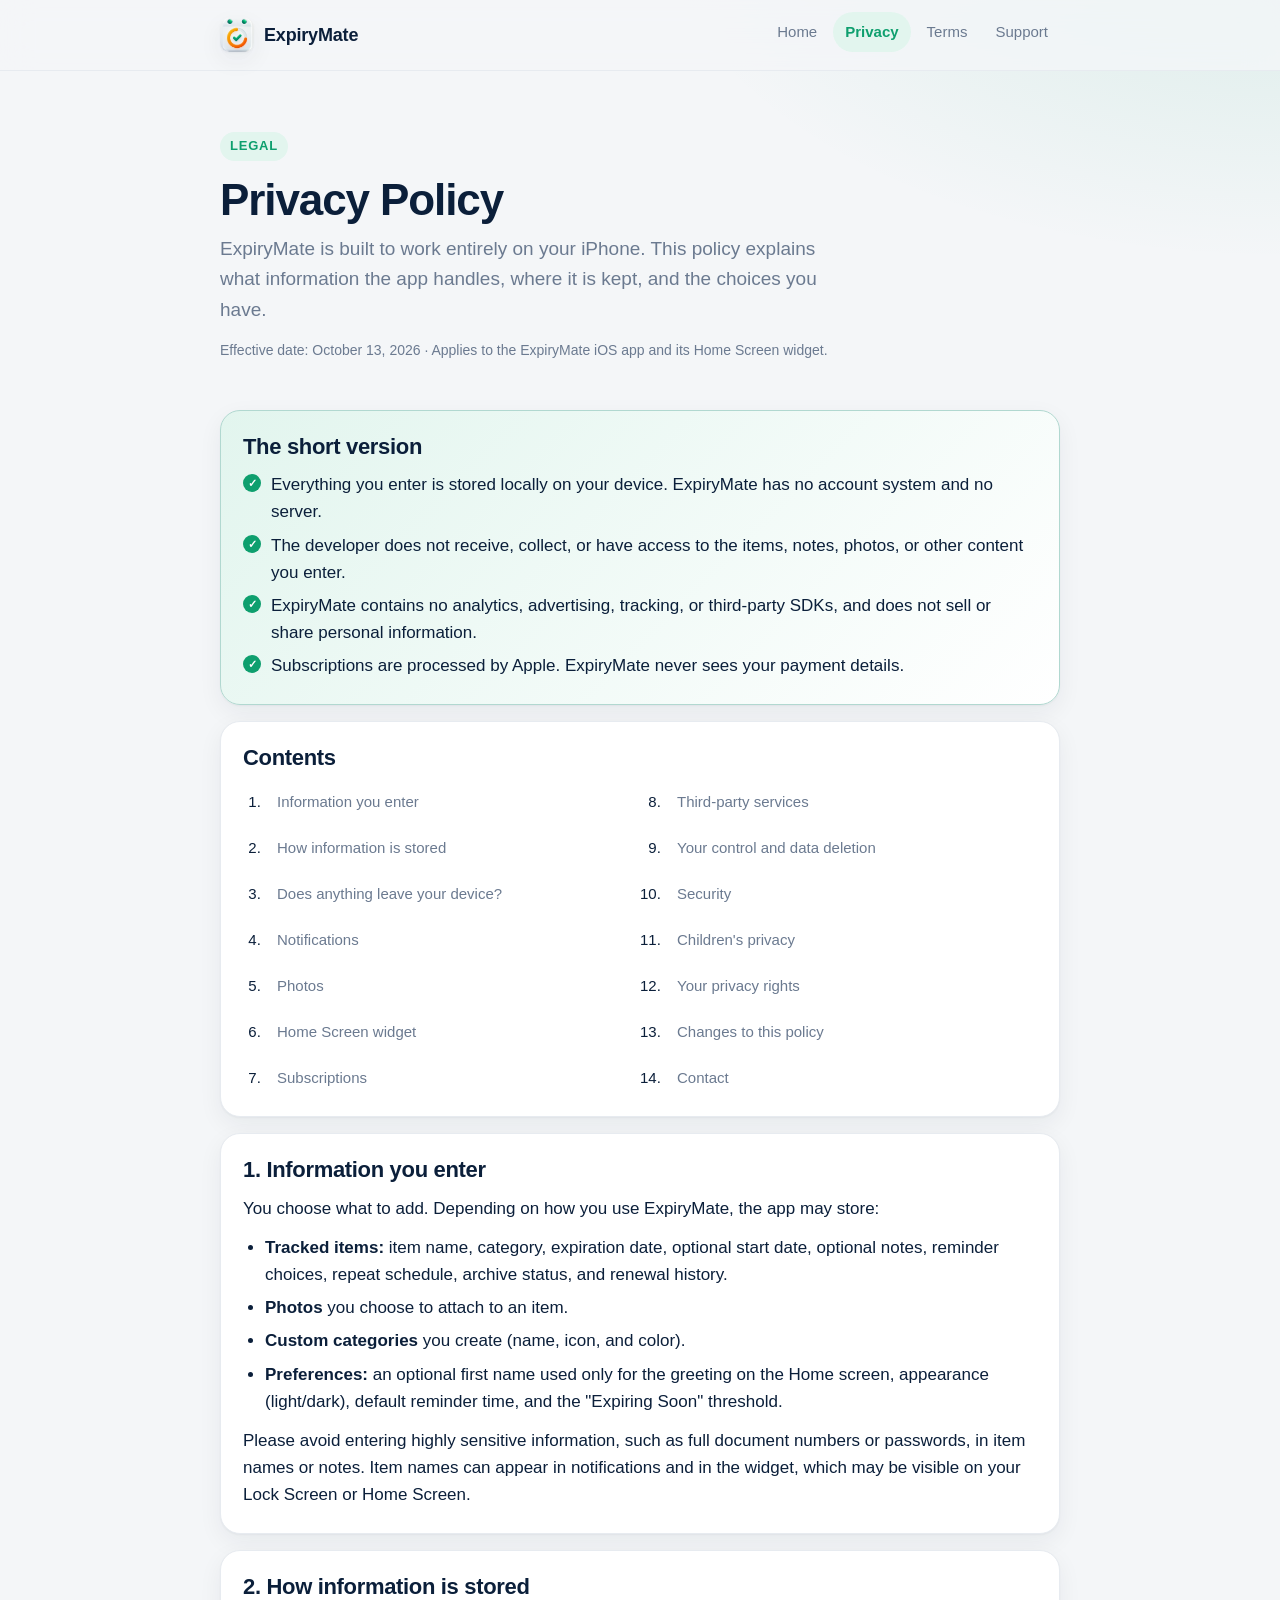
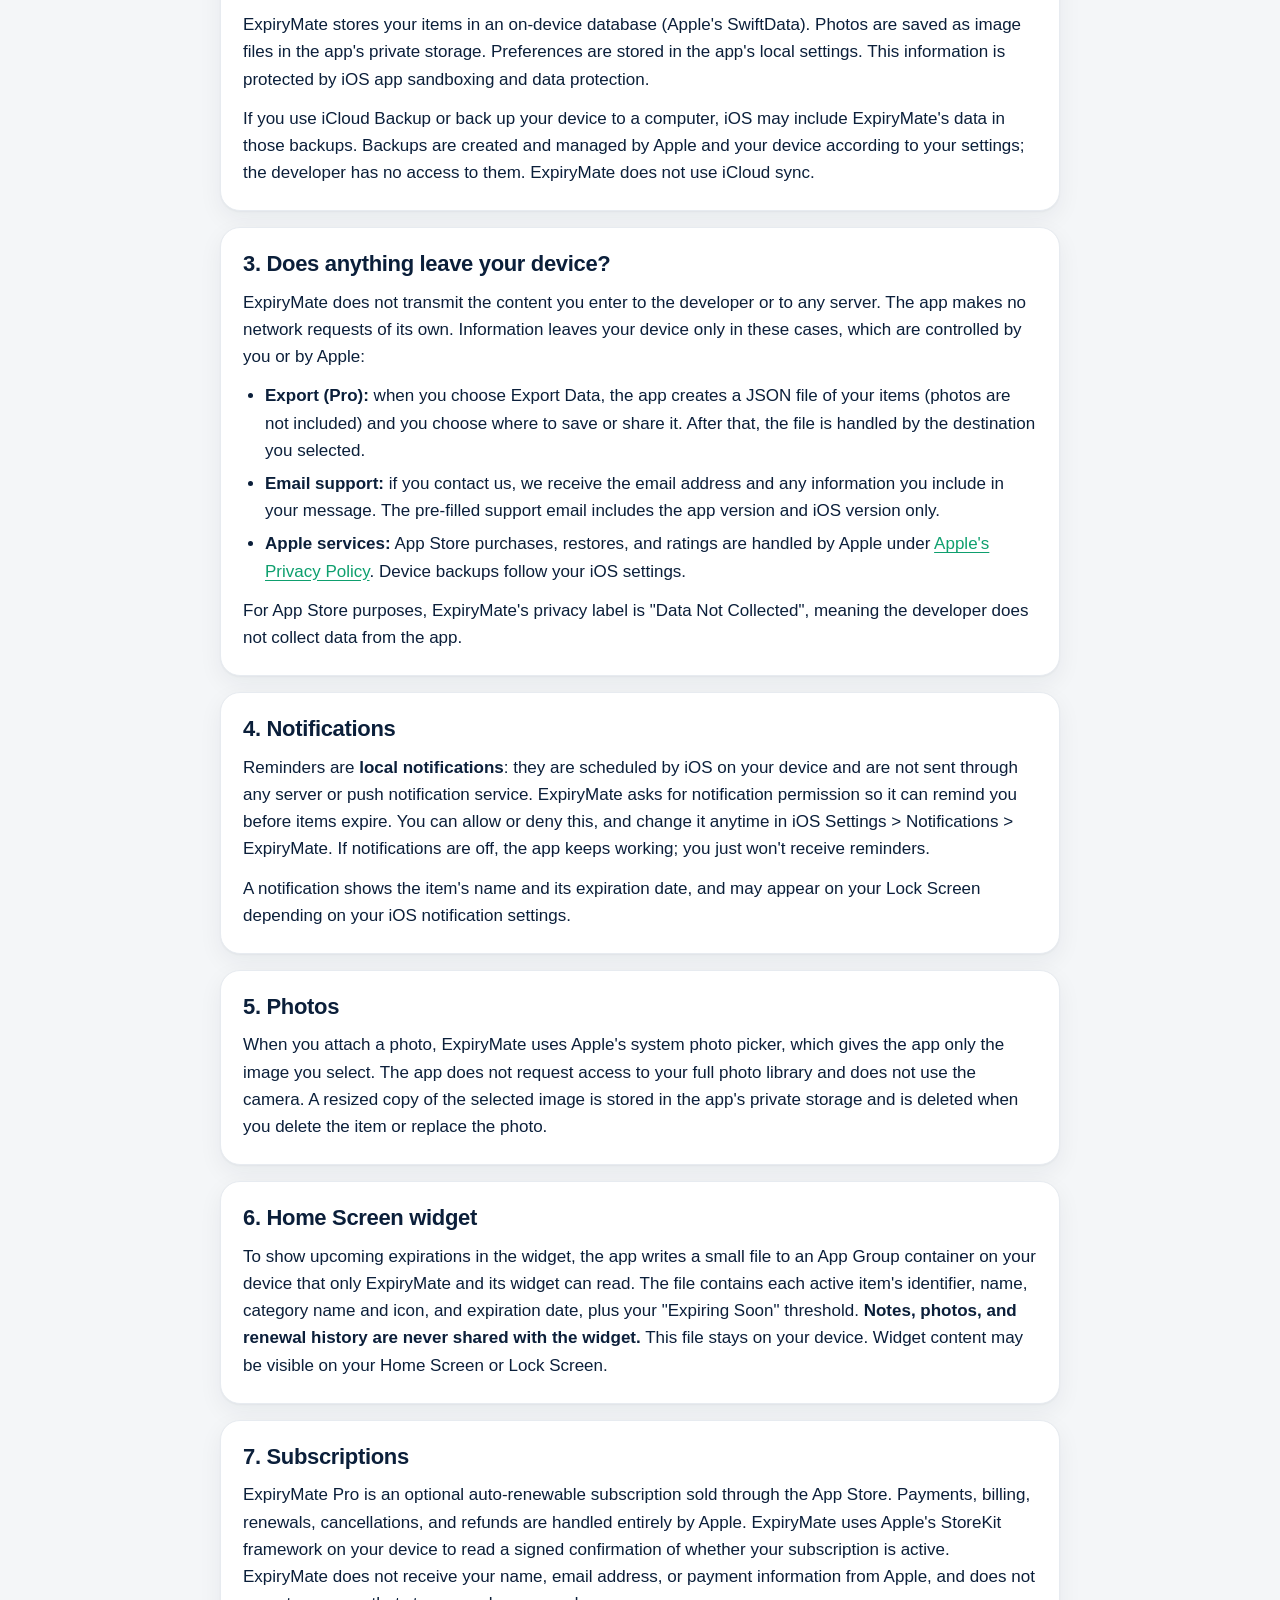
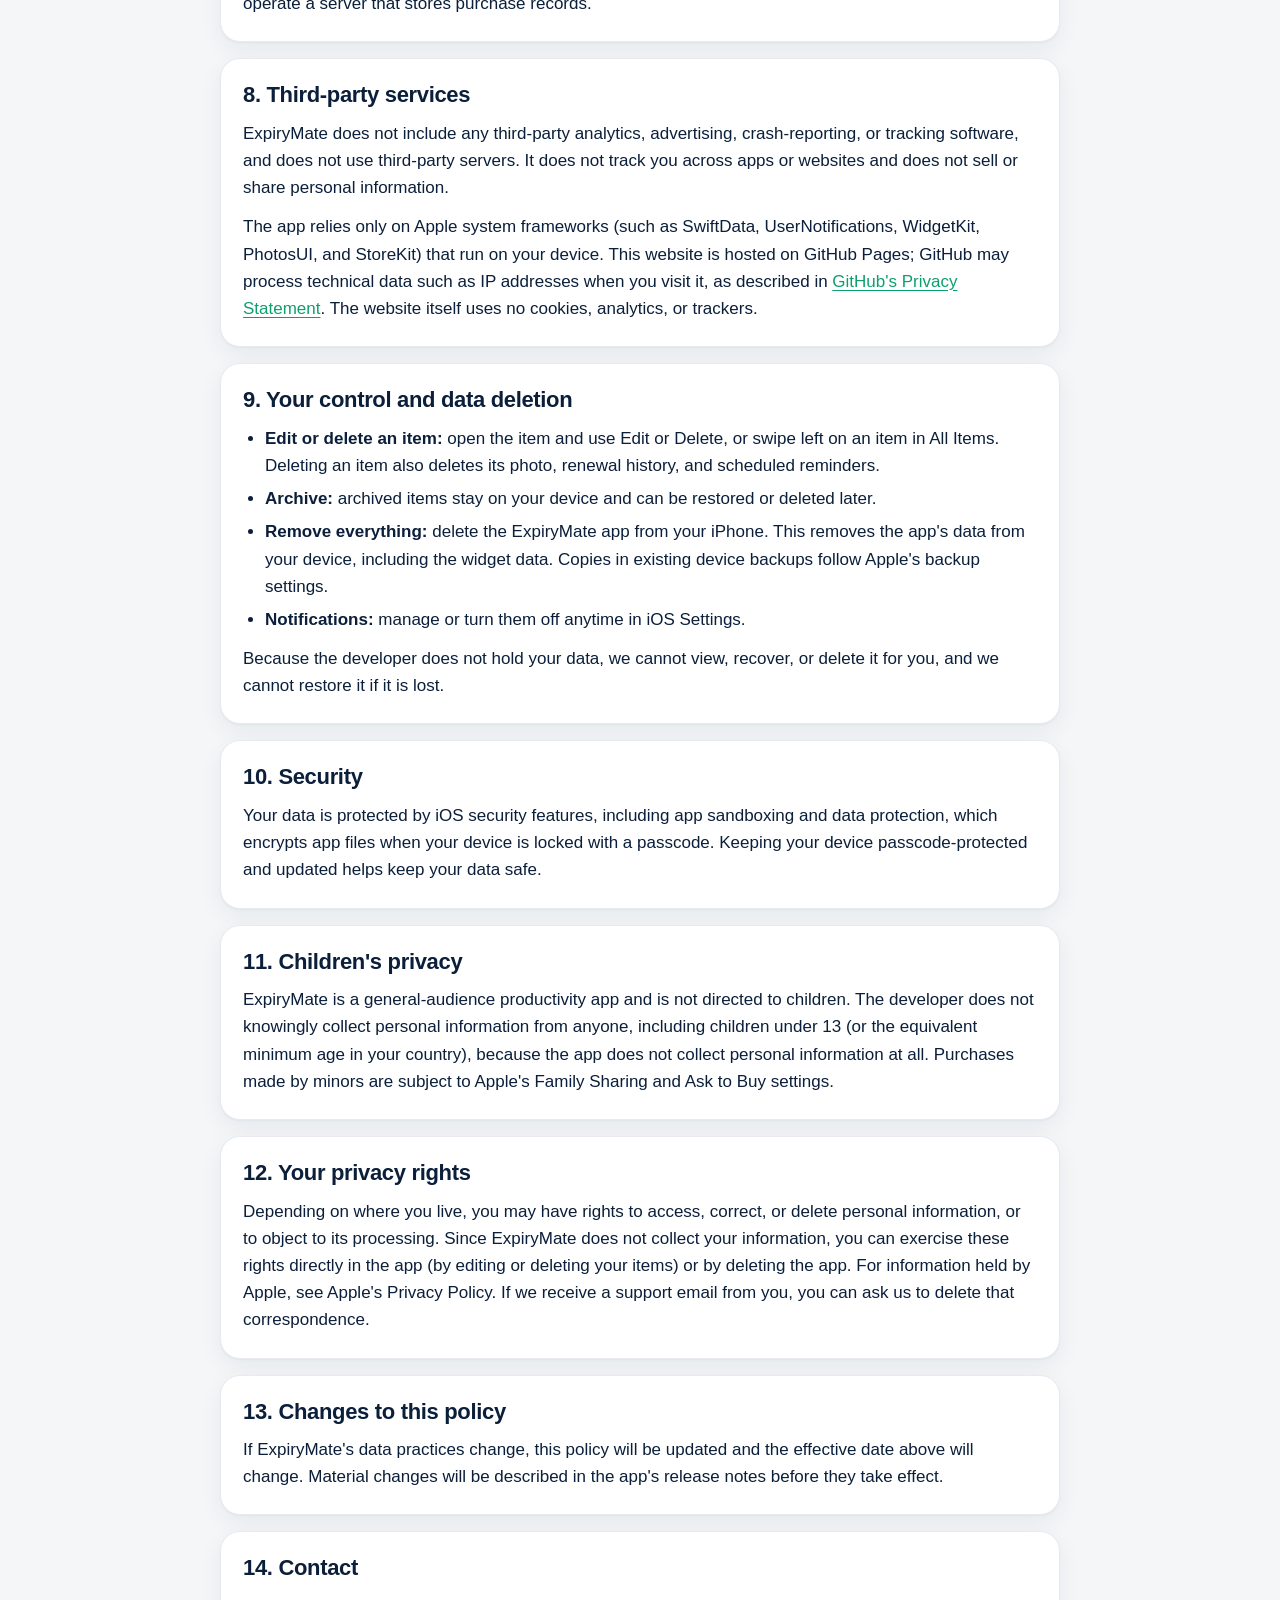
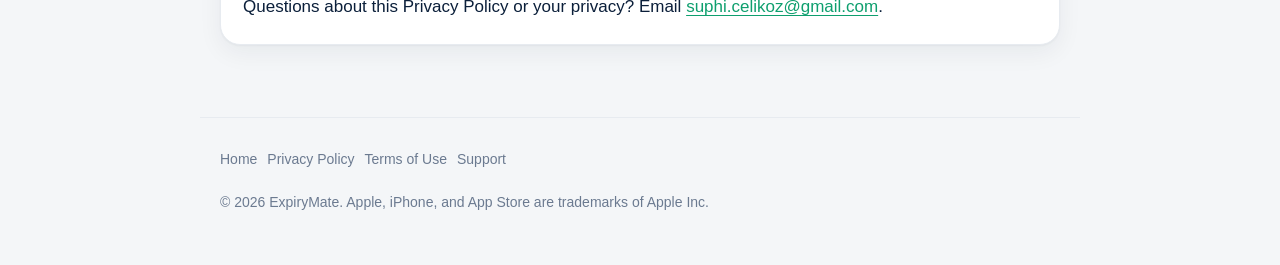
==== privacy-policy.html @ bc8620c1 "Add files via upload" ====
<!DOCTYPE html>
<html lang="en">
<head>
  <meta charset="utf-8">
  <meta name="viewport" content="width=device-width, initial-scale=1, viewport-fit=cover">
  <title>Privacy Policy — ExpiryMate</title>
  <meta name="description" content="How ExpiryMate handles your information. Your records are stored on your device; ExpiryMate has no account system, no server, and no analytics or advertising.">
  <meta name="color-scheme" content="light dark">
  <meta name="theme-color" content="#F4F6F8" media="(prefers-color-scheme: light)">
  <meta name="theme-color" content="#0A111C" media="(prefers-color-scheme: dark)">
  <link rel="icon" type="image/png" href="assets/icon.png">
  <link rel="apple-touch-icon" href="assets/apple-touch-icon.png">
  <link rel="stylesheet" href="assets/style.css">
</head>
<body>
  <a class="skip-link" href="#main">Skip to content</a>
  <header class="site-header">
    <div class="header-inner">
      <a class="brand" href="./"><img src="assets/icon.png" alt="" width="34" height="34">ExpiryMate</a>
      <nav aria-label="Main">
        <ul>
          <li><a href="./">Home</a></li>
          <li><a href="privacy-policy.html" aria-current="page">Privacy</a></li>
          <li><a href="terms-of-use.html">Terms</a></li>
          <li><a href="support.html">Support</a></li>
        </ul>
      </nav>
    </div>
  </header>

  <main id="main">
    <section class="hero">
      <span class="eyebrow">Legal</span>
      <h1>Privacy Policy</h1>
      <p class="lede">ExpiryMate is built to work entirely on your iPhone. This policy explains what information the app handles, where it is kept, and the choices you have.</p>
      <p class="meta">Effective date: October 13, 2026 · Applies to the ExpiryMate iOS app and its Home Screen widget.</p>
    </section>

    <section class="card summary" aria-labelledby="short">
      <h2 id="short">The short version</h2>
      <ul>
        <li>Everything you enter is stored locally on your device. ExpiryMate has no account system and no server.</li>
        <li>The developer does not receive, collect, or have access to the items, notes, photos, or other content you enter.</li>
        <li>ExpiryMate contains no analytics, advertising, tracking, or third-party SDKs, and does not sell or share personal information.</li>
        <li>Subscriptions are processed by Apple. ExpiryMate never sees your payment details.</li>
      </ul>
    </section>

    <nav class="card toc" aria-label="Contents">
      <h2>Contents</h2>
      <ol>
        <li><a href="#information">Information you enter</a></li>
        <li><a href="#storage">How information is stored</a></li>
        <li><a href="#leaves">Does anything leave your device?</a></li>
        <li><a href="#notifications">Notifications</a></li>
        <li><a href="#photos">Photos</a></li>
        <li><a href="#widget">Home Screen widget</a></li>
        <li><a href="#subscriptions">Subscriptions</a></li>
        <li><a href="#third-parties">Third-party services</a></li>
        <li><a href="#control">Your control and data deletion</a></li>
        <li><a href="#security">Security</a></li>
        <li><a href="#children">Children's privacy</a></li>
        <li><a href="#rights">Your privacy rights</a></li>
        <li><a href="#changes">Changes to this policy</a></li>
        <li><a href="#contact">Contact</a></li>
      </ol>
    </nav>

    <section class="card" id="information">
      <h2>1. Information you enter</h2>
      <p>You choose what to add. Depending on how you use ExpiryMate, the app may store:</p>
      <ul>
        <li><strong>Tracked items:</strong> item name, category, expiration date, optional start date, optional notes, reminder choices, repeat schedule, archive status, and renewal history.</li>
        <li><strong>Photos</strong> you choose to attach to an item.</li>
        <li><strong>Custom categories</strong> you create (name, icon, and color).</li>
        <li><strong>Preferences:</strong> an optional first name used only for the greeting on the Home screen, appearance (light/dark), default reminder time, and the "Expiring Soon" threshold.</li>
      </ul>
      <p>Please avoid entering highly sensitive information, such as full document numbers or passwords, in item names or notes. Item names can appear in notifications and in the widget, which may be visible on your Lock Screen or Home Screen.</p>
    </section>

    <section class="card" id="storage">
      <h2>2. How information is stored</h2>
      <p>ExpiryMate stores your items in an on-device database (Apple's SwiftData). Photos are saved as image files in the app's private storage. Preferences are stored in the app's local settings. This information is protected by iOS app sandboxing and data protection.</p>
      <p>If you use iCloud Backup or back up your device to a computer, iOS may include ExpiryMate's data in those backups. Backups are created and managed by Apple and your device according to your settings; the developer has no access to them. ExpiryMate does not use iCloud sync.</p>
    </section>

    <section class="card" id="leaves">
      <h2>3. Does anything leave your device?</h2>
      <p>ExpiryMate does not transmit the content you enter to the developer or to any server. The app makes no network requests of its own. Information leaves your device only in these cases, which are controlled by you or by Apple:</p>
      <ul>
        <li><strong>Export (Pro):</strong> when you choose Export Data, the app creates a JSON file of your items (photos are not included) and you choose where to save or share it. After that, the file is handled by the destination you selected.</li>
        <li><strong>Email support:</strong> if you contact us, we receive the email address and any information you include in your message. The pre-filled support email includes the app version and iOS version only.</li>
        <li><strong>Apple services:</strong> App Store purchases, restores, and ratings are handled by Apple under <a href="https://www.apple.com/legal/privacy/">Apple's Privacy Policy</a>. Device backups follow your iOS settings.</li>
      </ul>
      <p>For App Store purposes, ExpiryMate's privacy label is "Data Not Collected", meaning the developer does not collect data from the app.</p>
    </section>

    <section class="card" id="notifications">
      <h2>4. Notifications</h2>
      <p>Reminders are <strong>local notifications</strong>: they are scheduled by iOS on your device and are not sent through any server or push notification service. ExpiryMate asks for notification permission so it can remind you before items expire. You can allow or deny this, and change it anytime in iOS Settings &gt; Notifications &gt; ExpiryMate. If notifications are off, the app keeps working; you just won't receive reminders.</p>
      <p>A notification shows the item's name and its expiration date, and may appear on your Lock Screen depending on your iOS notification settings.</p>
    </section>

    <section class="card" id="photos">
      <h2>5. Photos</h2>
      <p>When you attach a photo, ExpiryMate uses Apple's system photo picker, which gives the app only the image you select. The app does not request access to your full photo library and does not use the camera. A resized copy of the selected image is stored in the app's private storage and is deleted when you delete the item or replace the photo.</p>
    </section>

    <section class="card" id="widget">
      <h2>6. Home Screen widget</h2>
      <p>To show upcoming expirations in the widget, the app writes a small file to an App Group container on your device that only ExpiryMate and its widget can read. The file contains each active item's identifier, name, category name and icon, and expiration date, plus your "Expiring Soon" threshold. <strong>Notes, photos, and renewal history are never shared with the widget.</strong> This file stays on your device. Widget content may be visible on your Home Screen or Lock Screen.</p>
    </section>

    <section class="card" id="subscriptions">
      <h2>7. Subscriptions</h2>
      <p>ExpiryMate Pro is an optional auto-renewable subscription sold through the App Store. Payments, billing, renewals, cancellations, and refunds are handled entirely by Apple. ExpiryMate uses Apple's StoreKit framework on your device to read a signed confirmation of whether your subscription is active. ExpiryMate does not receive your name, email address, or payment information from Apple, and does not operate a server that stores purchase records.</p>
    </section>

    <section class="card" id="third-parties">
      <h2>8. Third-party services</h2>
      <p>ExpiryMate does not include any third-party analytics, advertising, crash-reporting, or tracking software, and does not use third-party servers. It does not track you across apps or websites and does not sell or share personal information.</p>
      <p>The app relies only on Apple system frameworks (such as SwiftData, UserNotifications, WidgetKit, PhotosUI, and StoreKit) that run on your device. This website is hosted on GitHub Pages; GitHub may process technical data such as IP addresses when you visit it, as described in <a href="https://docs.github.com/en/site-policy/privacy-policies/github-general-privacy-statement">GitHub's Privacy Statement</a>. The website itself uses no cookies, analytics, or trackers.</p>
    </section>

    <section class="card" id="control">
      <h2>9. Your control and data deletion</h2>
      <ul>
        <li><strong>Edit or delete an item:</strong> open the item and use Edit or Delete, or swipe left on an item in All Items. Deleting an item also deletes its photo, renewal history, and scheduled reminders.</li>
        <li><strong>Archive:</strong> archived items stay on your device and can be restored or deleted later.</li>
        <li><strong>Remove everything:</strong> delete the ExpiryMate app from your iPhone. This removes the app's data from your device, including the widget data. Copies in existing device backups follow Apple's backup settings.</li>
        <li><strong>Notifications:</strong> manage or turn them off anytime in iOS Settings.</li>
      </ul>
      <p>Because the developer does not hold your data, we cannot view, recover, or delete it for you, and we cannot restore it if it is lost.</p>
    </section>

    <section class="card" id="security">
      <h2>10. Security</h2>
      <p>Your data is protected by iOS security features, including app sandboxing and data protection, which encrypts app files when your device is locked with a passcode. Keeping your device passcode-protected and updated helps keep your data safe.</p>
    </section>

    <section class="card" id="children">
      <h2>11. Children's privacy</h2>
      <p>ExpiryMate is a general-audience productivity app and is not directed to children. The developer does not knowingly collect personal information from anyone, including children under 13 (or the equivalent minimum age in your country), because the app does not collect personal information at all. Purchases made by minors are subject to Apple's Family Sharing and Ask to Buy settings.</p>
    </section>

    <section class="card" id="rights">
      <h2>12. Your privacy rights</h2>
      <p>Depending on where you live, you may have rights to access, correct, or delete personal information, or to object to its processing. Since ExpiryMate does not collect your information, you can exercise these rights directly in the app (by editing or deleting your items) or by deleting the app. For information held by Apple, see Apple's Privacy Policy. If we receive a support email from you, you can ask us to delete that correspondence.</p>
    </section>

    <section class="card" id="changes">
      <h2>13. Changes to this policy</h2>
      <p>If ExpiryMate's data practices change, this policy will be updated and the effective date above will change. Material changes will be described in the app's release notes before they take effect.</p>
    </section>

    <section class="card" id="contact">
      <h2>14. Contact</h2>
      <p>Questions about this Privacy Policy or your privacy? Email <a href="mailto:suphi.celikoz@gmail.com?subject=ExpiryMate%20Privacy">suphi.celikoz@gmail.com</a>.</p>
    </section>
  </main>

  <footer>
    <nav aria-label="Footer">
      <ul>
        <li><a href="./">Home</a></li>
        <li><a href="privacy-policy.html">Privacy Policy</a></li>
        <li><a href="terms-of-use.html">Terms of Use</a></li>
        <li><a href="support.html">Support</a></li>
      </ul>
    </nav>
    <p>&copy; 2026 ExpiryMate. Apple, iPhone, and App Store are trademarks of Apple Inc.</p>
  </footer>
</body>
</html>
---- assets/style.css ----
:root {
  --canvas: #F4F6F8; --surface: #FFFFFF; --muted: #EEF1F5;
  --ink: #0B1F3A; --ink-2: #6B7A90; --hairline: #E7EBF0;
  --accent: #0E9F6E; --accent-soft: #E2F5EE; --amber: #D97F06;
  --red: #DC2626; --radius: 20px;
  --shadow: 0 1px 2px rgba(11,31,58,.04),0 8px 24px rgba(11,31,58,.06);
}
@media(prefers-color-scheme:dark){:root{
  --canvas:#0A111C;--surface:#141D2B;--muted:#1D2839;
  --ink:#EDF2F8;--ink-2:#93A0B4;--hairline:#243146;
  --accent:#2DD4A0;--accent-soft:#12352D;--amber:#F5A524;--red:#F87171;
  --shadow:0 1px 2px rgba(0,0,0,.3),0 8px 24px rgba(0,0,0,.25)
}}
*{box-sizing:border-box}
html{-webkit-text-size-adjust:100%;scroll-behavior:smooth}
body{margin:0;font-family:-apple-system,BlinkMacSystemFont,"SF Pro Text","Segoe UI",Roboto,"Helvetica Neue",Arial,sans-serif;font-size:17px;line-height:1.6;color:var(--ink);background:radial-gradient(900px 500px at 100% -10%,color-mix(in srgb,var(--accent) 12%,transparent),transparent 70%),var(--canvas);background-attachment:fixed;min-height:100vh}
a{color:var(--accent);text-underline-offset:3px}a:hover{text-decoration-thickness:2px}
:focus-visible{outline:3px solid var(--accent);outline-offset:3px;border-radius:6px}
.skip-link{position:absolute;left:-999px;top:8px;background:var(--surface);padding:8px 14px;border-radius:10px;z-index:10}.skip-link:focus{left:12px}
.site-header{position:sticky;top:0;z-index:5;background:color-mix(in srgb,var(--canvas) 82%,transparent);backdrop-filter:saturate(180%) blur(16px);-webkit-backdrop-filter:saturate(180%) blur(16px);border-bottom:1px solid var(--hairline)}
.header-inner{max-width:880px;margin:0 auto;padding:12px 20px;display:flex;align-items:center;justify-content:space-between;gap:16px;flex-wrap:wrap}
.brand{display:flex;align-items:center;gap:10px;color:var(--ink);text-decoration:none;font-weight:700;font-size:18px;letter-spacing:-.01em}
.brand img{width:34px;height:34px;border-radius:9px;box-shadow:var(--shadow)}
nav ul{list-style:none;margin:0;padding:0;display:flex;gap:4px;flex-wrap:wrap}
nav a{display:inline-block;padding:8px 12px;border-radius:999px;color:var(--ink-2);text-decoration:none;font-size:15px;font-weight:500}
nav a:hover{color:var(--ink);background:var(--muted)}nav a[aria-current="page"]{color:var(--accent);background:var(--accent-soft);font-weight:600}
main{max-width:880px;margin:0 auto;padding:32px 20px 56px}.hero{padding:28px 0 20px}
.hero .eyebrow{display:inline-block;font-size:13px;font-weight:700;letter-spacing:.06em;text-transform:uppercase;color:var(--accent);background:var(--accent-soft);padding:4px 10px;border-radius:999px}
h1{font-size:clamp(30px,6vw,44px);line-height:1.12;letter-spacing:-.025em;margin:14px 0 10px}
.lede{font-size:19px;color:var(--ink-2);margin:0;max-width:640px}.meta{font-size:14px;color:var(--ink-2);margin-top:14px}
h2{font-size:22px;letter-spacing:-.015em;margin:0 0 10px;line-height:1.3}h3{font-size:17px;margin:18px 0 6px}
p,ul,ol{margin:0 0 12px}ul,ol{padding-left:22px}li{margin-bottom:6px}strong{font-weight:650}
.card{background:var(--surface);border-radius:var(--radius);box-shadow:var(--shadow);border:1px solid var(--hairline);padding:22px 22px 12px;margin:16px 0}
.summary{background:linear-gradient(135deg,var(--accent-soft),var(--surface));border:1px solid color-mix(in srgb,var(--accent) 25%,var(--hairline))}
.summary ul{list-style:none;padding:0}.summary li{position:relative;padding-left:28px}
.summary li::before{content:"\2713";position:absolute;left:0;top:3px;width:18px;height:18px;border-radius:50%;background:var(--accent);color:var(--surface);font-size:11px;font-weight:800;line-height:18px;text-align:center}
.tiles{display:grid;grid-template-columns:repeat(auto-fit,minmax(240px,1fr));gap:14px;margin:24px 0}
.tile{display:block;text-decoration:none;color:var(--ink);background:var(--surface);border:1px solid var(--hairline);border-radius:var(--radius);box-shadow:var(--shadow);padding:20px;transition:transform .15s ease,border-color .15s ease}
.tile:hover{transform:translateY(-2px);border-color:color-mix(in srgb,var(--accent) 45%,var(--hairline))}
.tile .icon{width:44px;height:44px;border-radius:12px;display:grid;place-items:center;background:var(--accent-soft);color:var(--accent);margin-bottom:12px}
.tile .icon svg{width:22px;height:22px}.tile h2{font-size:18px;margin:0 0 4px}.tile p{color:var(--ink-2);font-size:15px;margin:0}
.table-wrap{overflow-x:auto;margin:0 0 12px}table{width:100%;border-collapse:collapse;font-size:15px}th,td{text-align:left;padding:10px 8px;border-bottom:1px solid var(--hairline);vertical-align:top}th{color:var(--ink-2);font-weight:600;font-size:13px;text-transform:uppercase;letter-spacing:.04em}tr:last-child td{border-bottom:0}
details{background:var(--surface);border:1px solid var(--hairline);border-radius:16px;margin:10px 0;box-shadow:var(--shadow)}
summary{cursor:pointer;list-style:none;padding:16px 48px 16px 18px;font-weight:600;position:relative}summary::-webkit-details-marker{display:none}
summary::after{content:"";position:absolute;right:20px;top:50%;width:9px;height:9px;border-right:2px solid var(--ink-2);border-bottom:2px solid var(--ink-2);transform:translateY(-70%) rotate(45deg);transition:transform .2s ease}
details[open] summary::after{transform:translateY(-30%) rotate(-135deg)}details>div{padding:0 18px 8px;color:var(--ink)}
.callout{border-left:4px solid var(--amber);background:color-mix(in srgb,var(--amber) 10%,var(--surface));border-radius:12px;padding:14px 16px;margin:12px 0}
.contact{display:flex;align-items:center;gap:16px;flex-wrap:wrap}.button{display:inline-flex;align-items:center;gap:8px;padding:12px 20px;border-radius:14px;background:var(--accent);color:#fff;font-weight:600;text-decoration:none;min-height:48px}
@media(prefers-color-scheme:dark){.button{color:#04241B}}.button:hover{filter:brightness(1.05)}
.toc{font-size:15px}.toc ol{columns:2;column-gap:28px;margin:0}
footer{max-width:880px;margin:0 auto;padding:24px 20px 40px;color:var(--ink-2);font-size:14px;border-top:1px solid var(--hairline)}footer nav ul{gap:0;margin-bottom:8px}footer nav a{padding:6px 10px 6px 0;font-size:14px}
@media(max-width:560px){body{font-size:16px}main{padding-top:16px}.card{padding:18px 16px 8px}nav a{padding:7px 10px;font-size:14px}.toc ol{columns:1}}
@media(prefers-reduced-motion:reduce){*{transition:none!important;scroll-behavior:auto!important}}
@media print{.site-header,footer nav{display:none}body{background:#fff;color:#000}.card,details{box-shadow:none}}
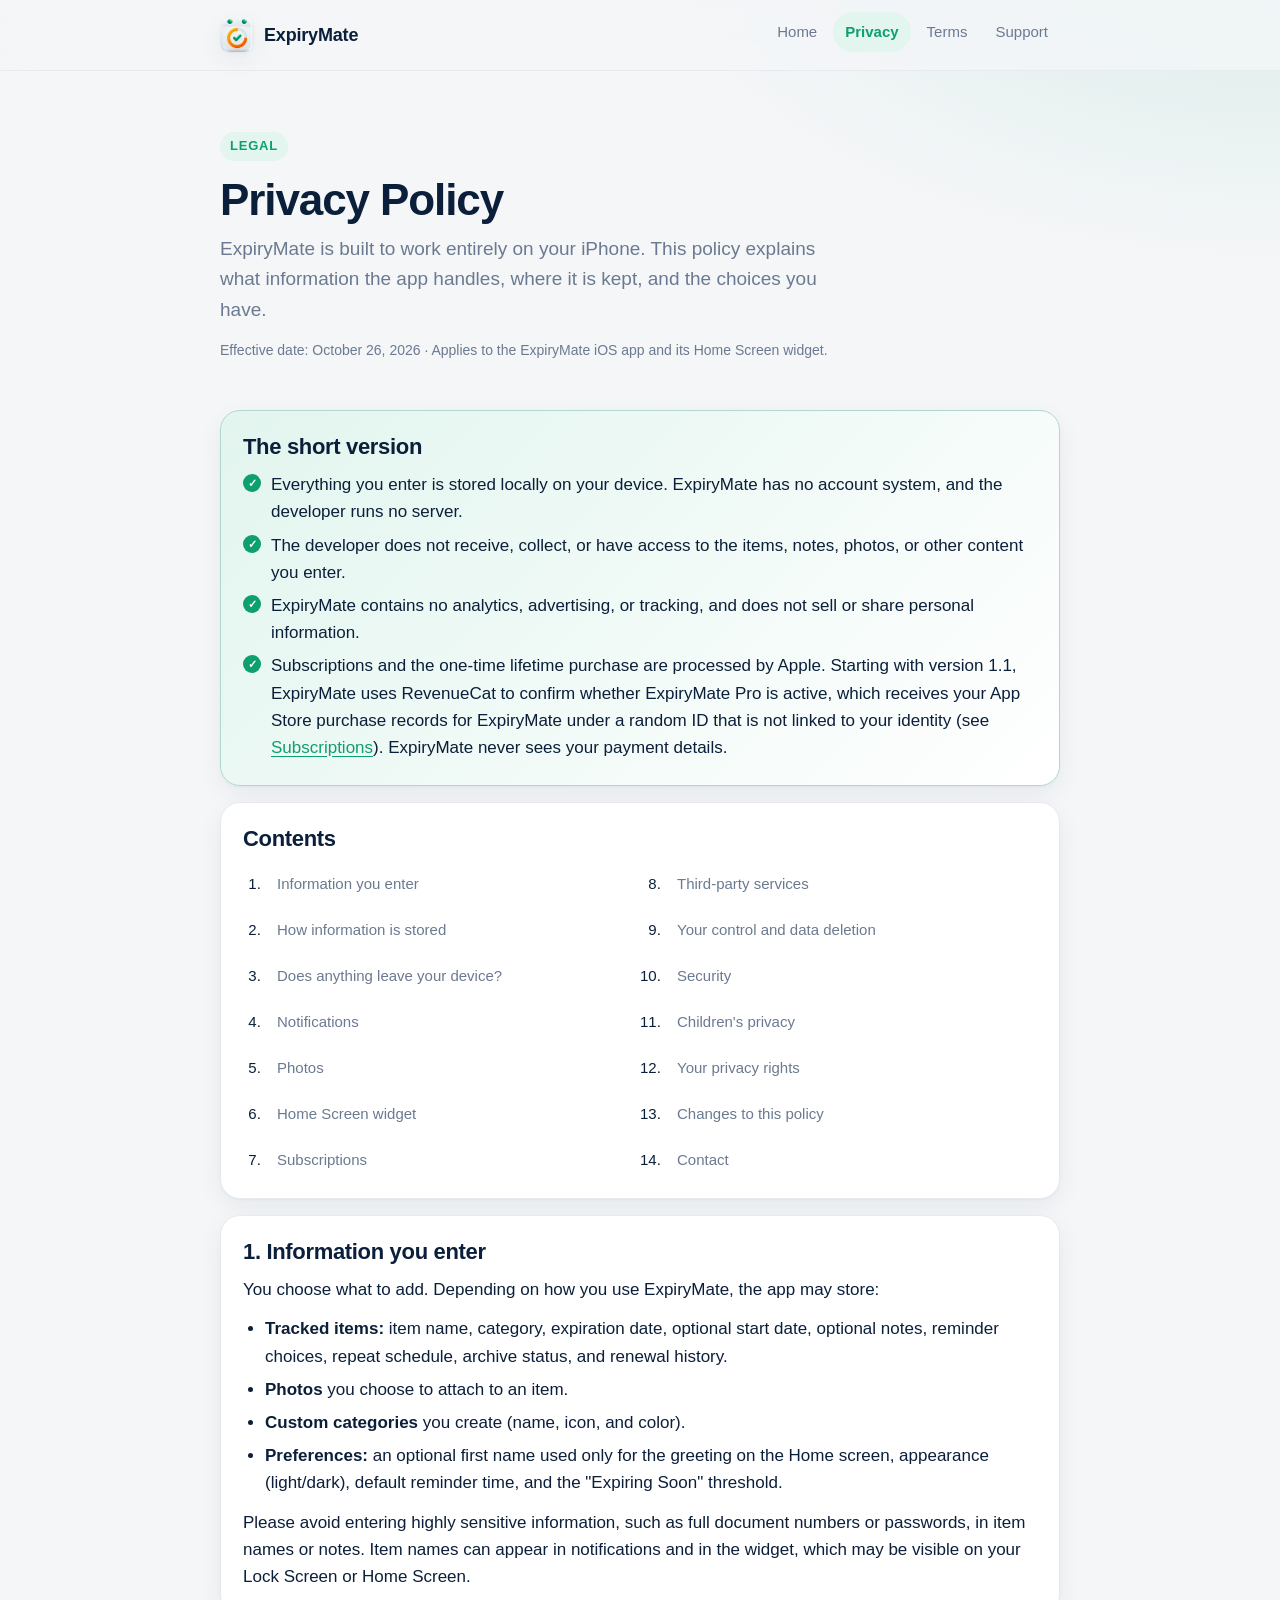
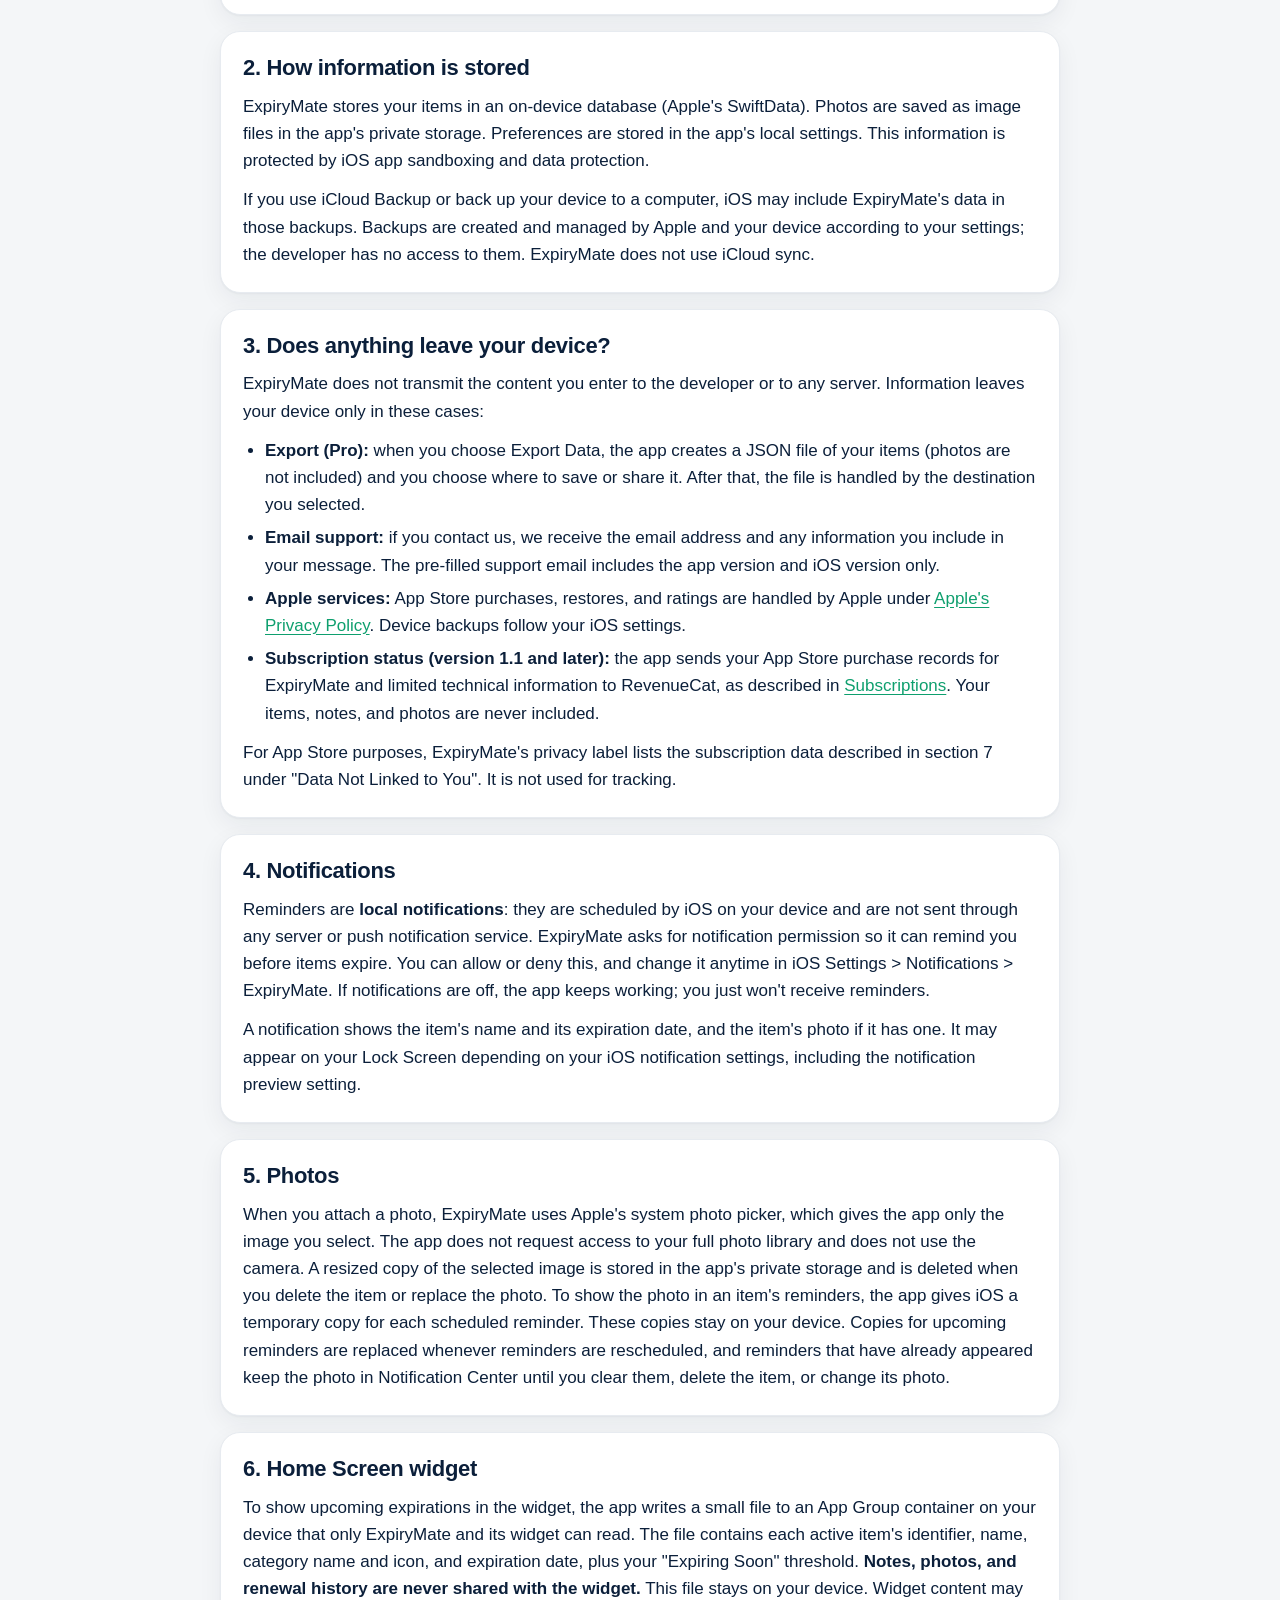
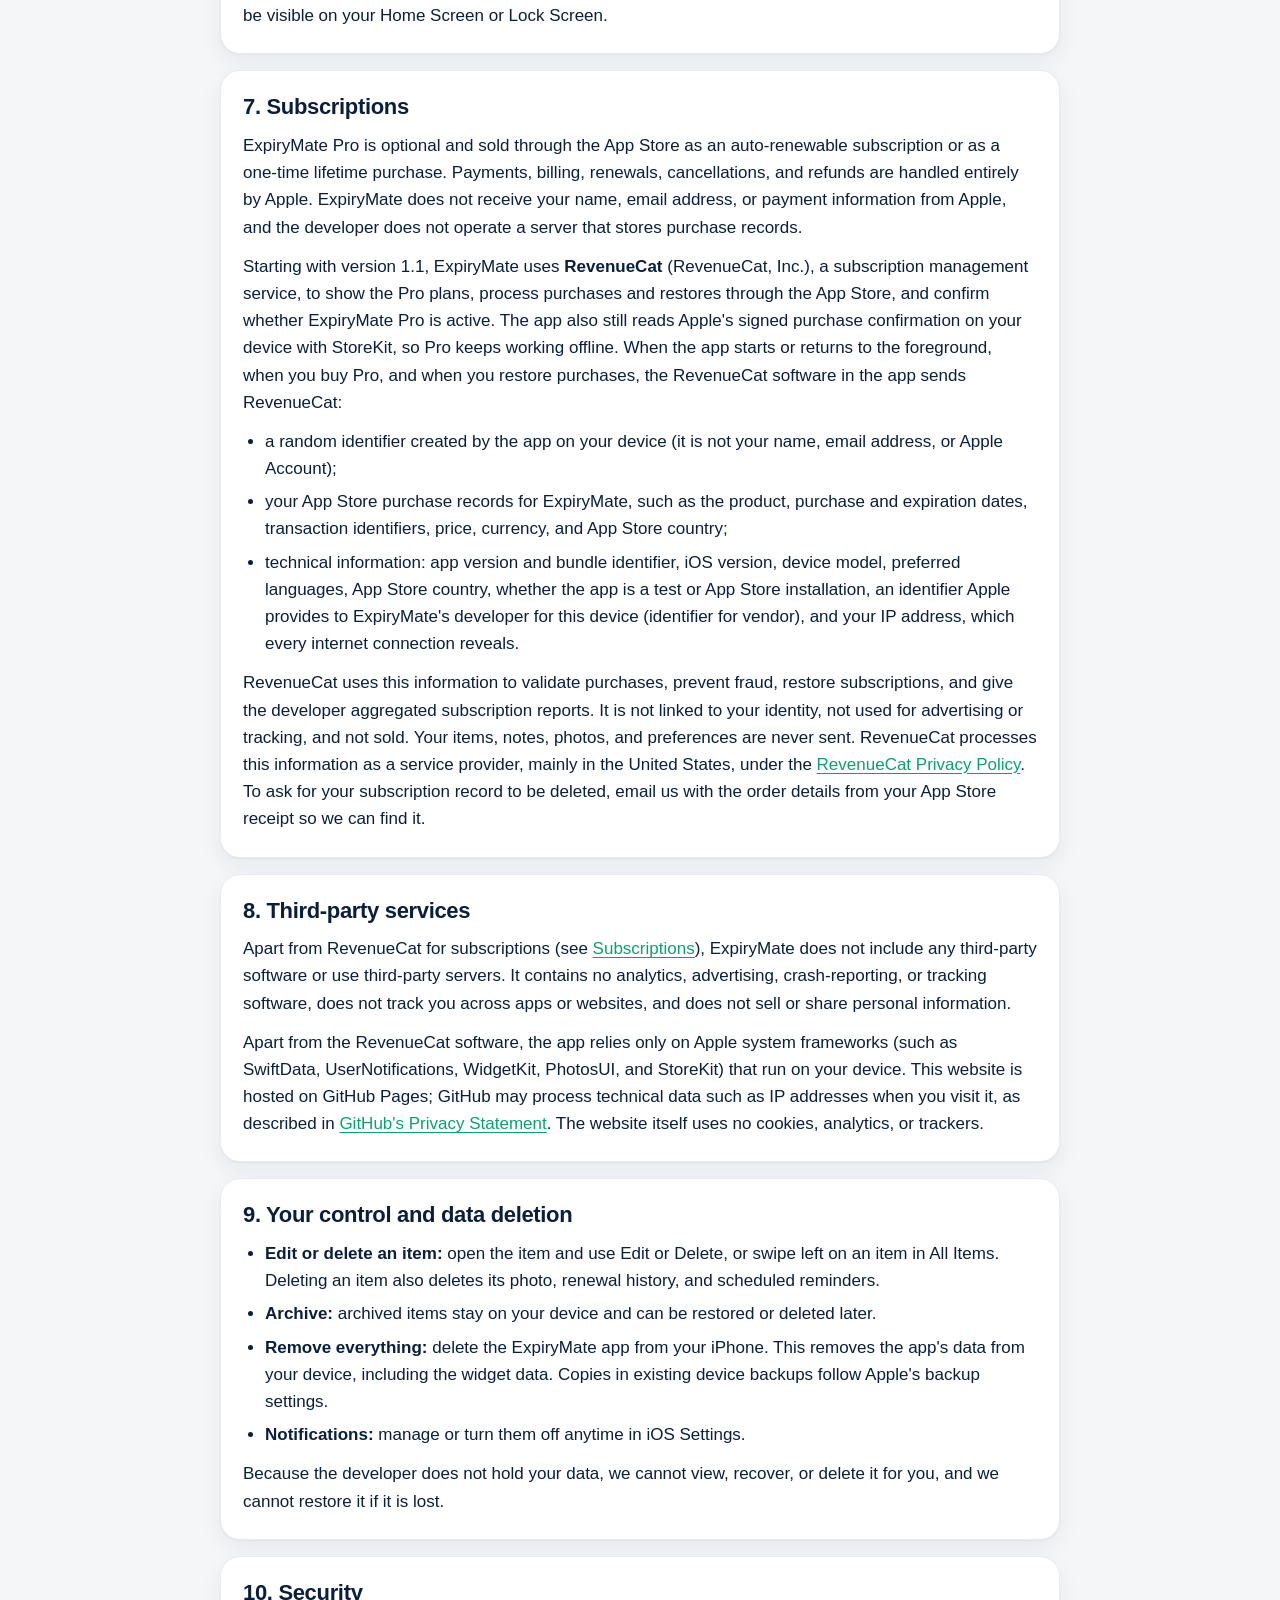
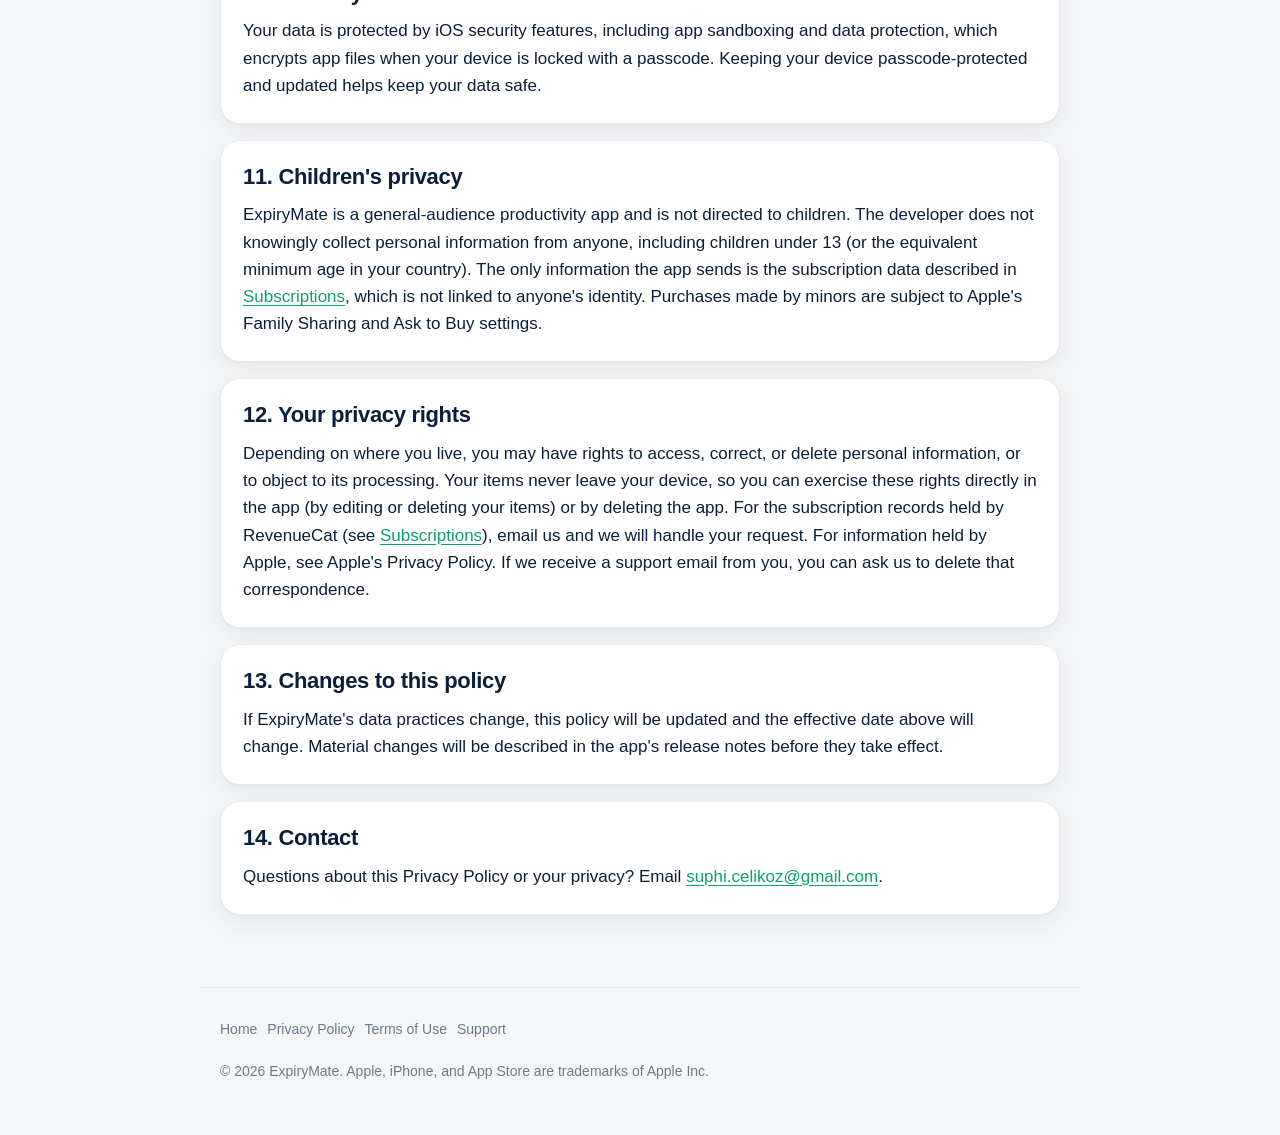
==== commit 903a2924: "Update the iOS privacy policy for ExpiryMate 1.1 Discloses RevenueCat, the lifetime purchase and pho" ====
--- a/privacy-policy.html
+++ b/privacy-policy.html
@@ -33,16 +33,16 @@
       <span class="eyebrow">Legal</span>
       <h1>Privacy Policy</h1>
       <p class="lede">ExpiryMate is built to work entirely on your iPhone. This policy explains what information the app handles, where it is kept, and the choices you have.</p>
-      <p class="meta">Effective date: October 13, 2026 · Applies to the ExpiryMate iOS app and its Home Screen widget.</p>
+      <p class="meta">Effective date: October 26, 2026 · Applies to the ExpiryMate iOS app and its Home Screen widget.</p>
     </section>
 
     <section class="card summary" aria-labelledby="short">
       <h2 id="short">The short version</h2>
       <ul>
-        <li>Everything you enter is stored locally on your device. ExpiryMate has no account system and no server.</li>
+        <li>Everything you enter is stored locally on your device. ExpiryMate has no account system, and the developer runs no server.</li>
         <li>The developer does not receive, collect, or have access to the items, notes, photos, or other content you enter.</li>
-        <li>ExpiryMate contains no analytics, advertising, tracking, or third-party SDKs, and does not sell or share personal information.</li>
-        <li>Subscriptions are processed by Apple. ExpiryMate never sees your payment details.</li>
+        <li>ExpiryMate contains no analytics, advertising, or tracking, and does not sell or share personal information.</li>
+        <li>Subscriptions and the one-time lifetime purchase are processed by Apple. Starting with version 1.1, ExpiryMate uses RevenueCat to confirm whether ExpiryMate Pro is active, which receives your App Store purchase records for ExpiryMate under a random ID that is not linked to your identity (see <a href="#subscriptions">Subscriptions</a>). ExpiryMate never sees your payment details.</li>
       </ul>
     </section>
 
@@ -86,24 +86,25 @@
 
     <section class="card" id="leaves">
       <h2>3. Does anything leave your device?</h2>
-      <p>ExpiryMate does not transmit the content you enter to the developer or to any server. The app makes no network requests of its own. Information leaves your device only in these cases, which are controlled by you or by Apple:</p>
+      <p>ExpiryMate does not transmit the content you enter to the developer or to any server. Information leaves your device only in these cases:</p>
       <ul>
         <li><strong>Export (Pro):</strong> when you choose Export Data, the app creates a JSON file of your items (photos are not included) and you choose where to save or share it. After that, the file is handled by the destination you selected.</li>
         <li><strong>Email support:</strong> if you contact us, we receive the email address and any information you include in your message. The pre-filled support email includes the app version and iOS version only.</li>
         <li><strong>Apple services:</strong> App Store purchases, restores, and ratings are handled by Apple under <a href="https://www.apple.com/legal/privacy/">Apple's Privacy Policy</a>. Device backups follow your iOS settings.</li>
+        <li><strong>Subscription status (version 1.1 and later):</strong> the app sends your App Store purchase records for ExpiryMate and limited technical information to RevenueCat, as described in <a href="#subscriptions">Subscriptions</a>. Your items, notes, and photos are never included.</li>
       </ul>
-      <p>For App Store purposes, ExpiryMate's privacy label is "Data Not Collected", meaning the developer does not collect data from the app.</p>
+      <p>For App Store purposes, ExpiryMate's privacy label lists the subscription data described in section 7 under "Data Not Linked to You". It is not used for tracking.</p>
     </section>
 
     <section class="card" id="notifications">
       <h2>4. Notifications</h2>
       <p>Reminders are <strong>local notifications</strong>: they are scheduled by iOS on your device and are not sent through any server or push notification service. ExpiryMate asks for notification permission so it can remind you before items expire. You can allow or deny this, and change it anytime in iOS Settings &gt; Notifications &gt; ExpiryMate. If notifications are off, the app keeps working; you just won't receive reminders.</p>
-      <p>A notification shows the item's name and its expiration date, and may appear on your Lock Screen depending on your iOS notification settings.</p>
+      <p>A notification shows the item's name and its expiration date, and the item's photo if it has one. It may appear on your Lock Screen depending on your iOS notification settings, including the notification preview setting.</p>
     </section>
 
     <section class="card" id="photos">
       <h2>5. Photos</h2>
-      <p>When you attach a photo, ExpiryMate uses Apple's system photo picker, which gives the app only the image you select. The app does not request access to your full photo library and does not use the camera. A resized copy of the selected image is stored in the app's private storage and is deleted when you delete the item or replace the photo.</p>
+      <p>When you attach a photo, ExpiryMate uses Apple's system photo picker, which gives the app only the image you select. The app does not request access to your full photo library and does not use the camera. A resized copy of the selected image is stored in the app's private storage and is deleted when you delete the item or replace the photo. To show the photo in an item's reminders, the app gives iOS a temporary copy for each scheduled reminder. These copies stay on your device. Copies for upcoming reminders are replaced whenever reminders are rescheduled, and reminders that have already appeared keep the photo in Notification Center until you clear them, delete the item, or change its photo.</p>
     </section>
 
     <section class="card" id="widget">
@@ -113,13 +114,20 @@
 
     <section class="card" id="subscriptions">
       <h2>7. Subscriptions</h2>
-      <p>ExpiryMate Pro is an optional auto-renewable subscription sold through the App Store. Payments, billing, renewals, cancellations, and refunds are handled entirely by Apple. ExpiryMate uses Apple's StoreKit framework on your device to read a signed confirmation of whether your subscription is active. ExpiryMate does not receive your name, email address, or payment information from Apple, and does not operate a server that stores purchase records.</p>
+      <p>ExpiryMate Pro is optional and sold through the App Store as an auto-renewable subscription or as a one-time lifetime purchase. Payments, billing, renewals, cancellations, and refunds are handled entirely by Apple. ExpiryMate does not receive your name, email address, or payment information from Apple, and the developer does not operate a server that stores purchase records.</p>
+      <p>Starting with version 1.1, ExpiryMate uses <strong>RevenueCat</strong> (RevenueCat, Inc.), a subscription management service, to show the Pro plans, process purchases and restores through the App Store, and confirm whether ExpiryMate Pro is active. The app also still reads Apple's signed purchase confirmation on your device with StoreKit, so Pro keeps working offline. When the app starts or returns to the foreground, when you buy Pro, and when you restore purchases, the RevenueCat software in the app sends RevenueCat:</p>
+      <ul>
+        <li>a random identifier created by the app on your device (it is not your name, email address, or Apple Account);</li>
+        <li>your App Store purchase records for ExpiryMate, such as the product, purchase and expiration dates, transaction identifiers, price, currency, and App Store country;</li>
+        <li>technical information: app version and bundle identifier, iOS version, device model, preferred languages, App Store country, whether the app is a test or App Store installation, an identifier Apple provides to ExpiryMate's developer for this device (identifier for vendor), and your IP address, which every internet connection reveals.</li>
+      </ul>
+      <p>RevenueCat uses this information to validate purchases, prevent fraud, restore subscriptions, and give the developer aggregated subscription reports. It is not linked to your identity, not used for advertising or tracking, and not sold. Your items, notes, photos, and preferences are never sent. RevenueCat processes this information as a service provider, mainly in the United States, under the <a href="https://www.revenuecat.com/privacy">RevenueCat Privacy Policy</a>. To ask for your subscription record to be deleted, email us with the order details from your App Store receipt so we can find it.</p>
     </section>
 
     <section class="card" id="third-parties">
       <h2>8. Third-party services</h2>
-      <p>ExpiryMate does not include any third-party analytics, advertising, crash-reporting, or tracking software, and does not use third-party servers. It does not track you across apps or websites and does not sell or share personal information.</p>
-      <p>The app relies only on Apple system frameworks (such as SwiftData, UserNotifications, WidgetKit, PhotosUI, and StoreKit) that run on your device. This website is hosted on GitHub Pages; GitHub may process technical data such as IP addresses when you visit it, as described in <a href="https://docs.github.com/en/site-policy/privacy-policies/github-general-privacy-statement">GitHub's Privacy Statement</a>. The website itself uses no cookies, analytics, or trackers.</p>
+      <p>Apart from RevenueCat for subscriptions (see <a href="#subscriptions">Subscriptions</a>), ExpiryMate does not include any third-party software or use third-party servers. It contains no analytics, advertising, crash-reporting, or tracking software, does not track you across apps or websites, and does not sell or share personal information.</p>
+      <p>Apart from the RevenueCat software, the app relies only on Apple system frameworks (such as SwiftData, UserNotifications, WidgetKit, PhotosUI, and StoreKit) that run on your device. This website is hosted on GitHub Pages; GitHub may process technical data such as IP addresses when you visit it, as described in <a href="https://docs.github.com/en/site-policy/privacy-policies/github-general-privacy-statement">GitHub's Privacy Statement</a>. The website itself uses no cookies, analytics, or trackers.</p>
     </section>
 
     <section class="card" id="control">
@@ -140,12 +148,12 @@
 
     <section class="card" id="children">
       <h2>11. Children's privacy</h2>
-      <p>ExpiryMate is a general-audience productivity app and is not directed to children. The developer does not knowingly collect personal information from anyone, including children under 13 (or the equivalent minimum age in your country), because the app does not collect personal information at all. Purchases made by minors are subject to Apple's Family Sharing and Ask to Buy settings.</p>
+      <p>ExpiryMate is a general-audience productivity app and is not directed to children. The developer does not knowingly collect personal information from anyone, including children under 13 (or the equivalent minimum age in your country). The only information the app sends is the subscription data described in <a href="#subscriptions">Subscriptions</a>, which is not linked to anyone's identity. Purchases made by minors are subject to Apple's Family Sharing and Ask to Buy settings.</p>
     </section>
 
     <section class="card" id="rights">
       <h2>12. Your privacy rights</h2>
-      <p>Depending on where you live, you may have rights to access, correct, or delete personal information, or to object to its processing. Since ExpiryMate does not collect your information, you can exercise these rights directly in the app (by editing or deleting your items) or by deleting the app. For information held by Apple, see Apple's Privacy Policy. If we receive a support email from you, you can ask us to delete that correspondence.</p>
+      <p>Depending on where you live, you may have rights to access, correct, or delete personal information, or to object to its processing. Your items never leave your device, so you can exercise these rights directly in the app (by editing or deleting your items) or by deleting the app. For the subscription records held by RevenueCat (see <a href="#subscriptions">Subscriptions</a>), email us and we will handle your request. For information held by Apple, see Apple's Privacy Policy. If we receive a support email from you, you can ask us to delete that correspondence.</p>
     </section>
 
     <section class="card" id="changes">
